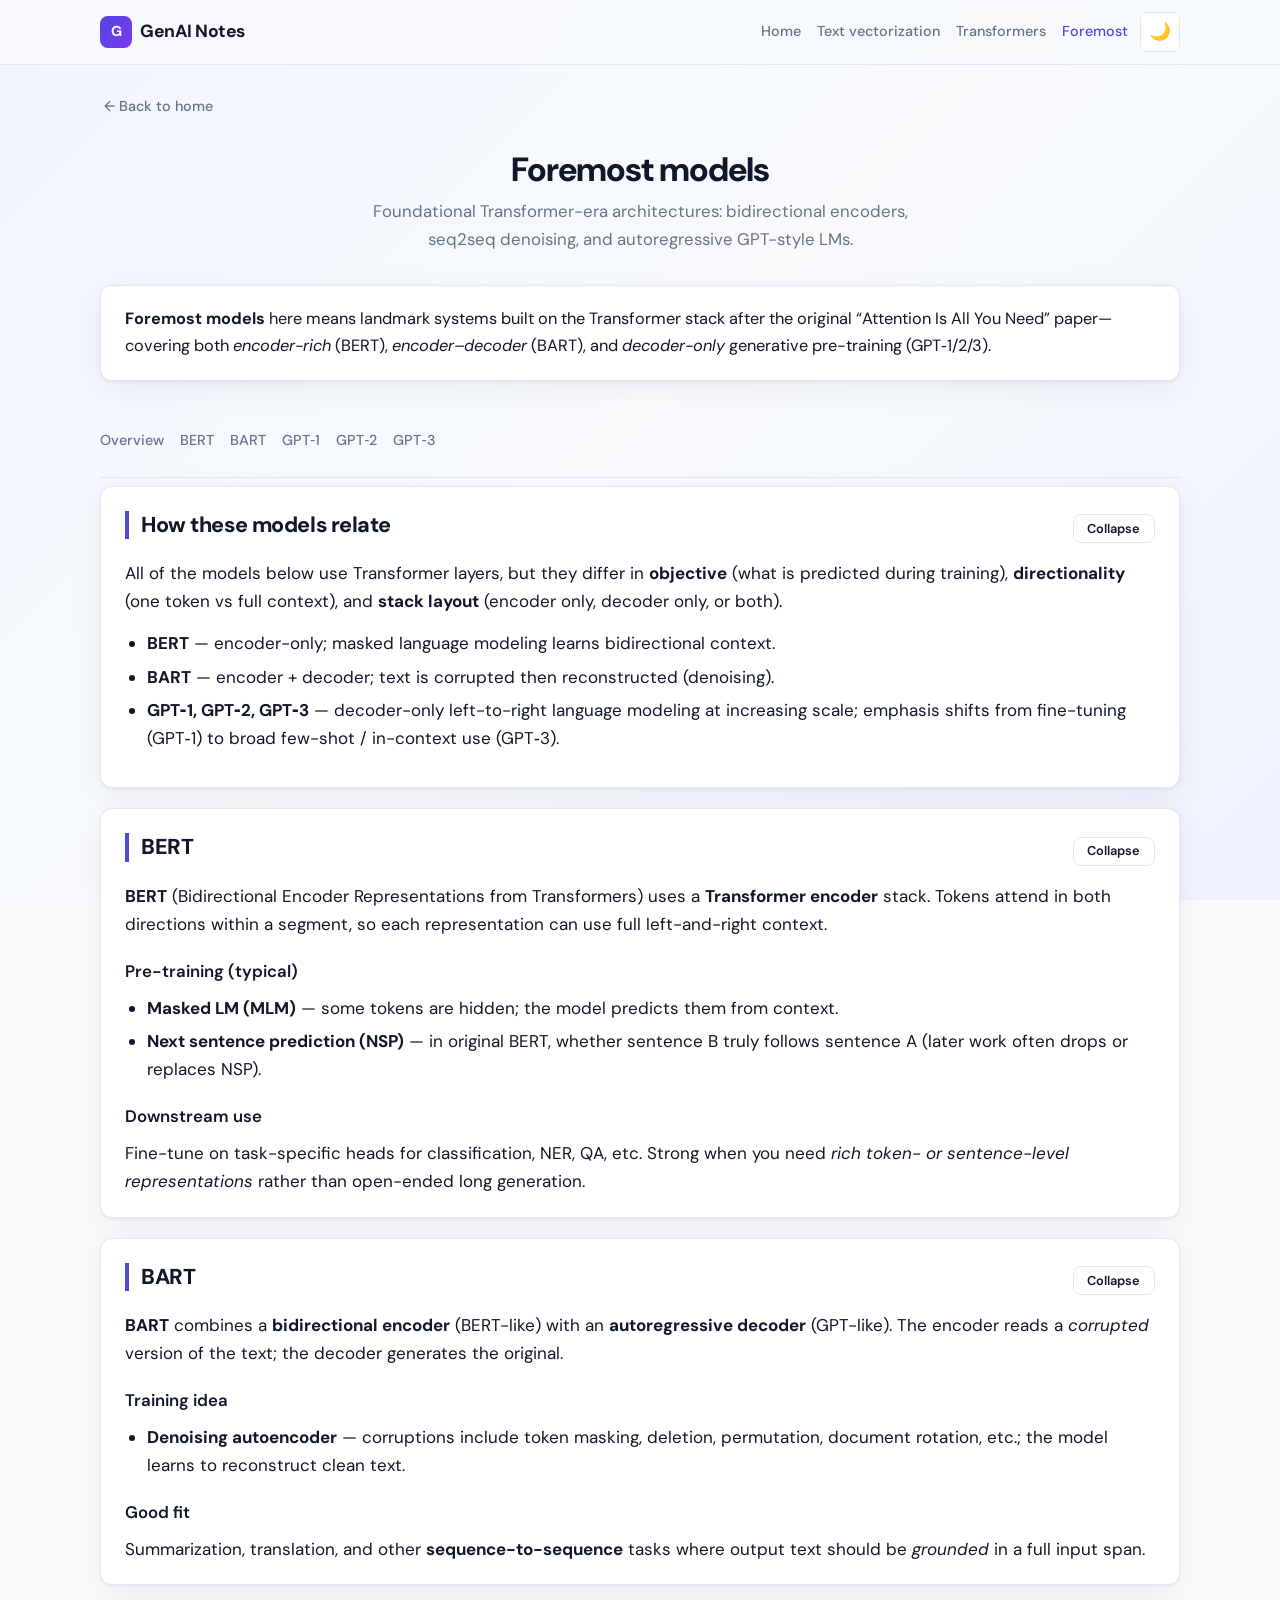
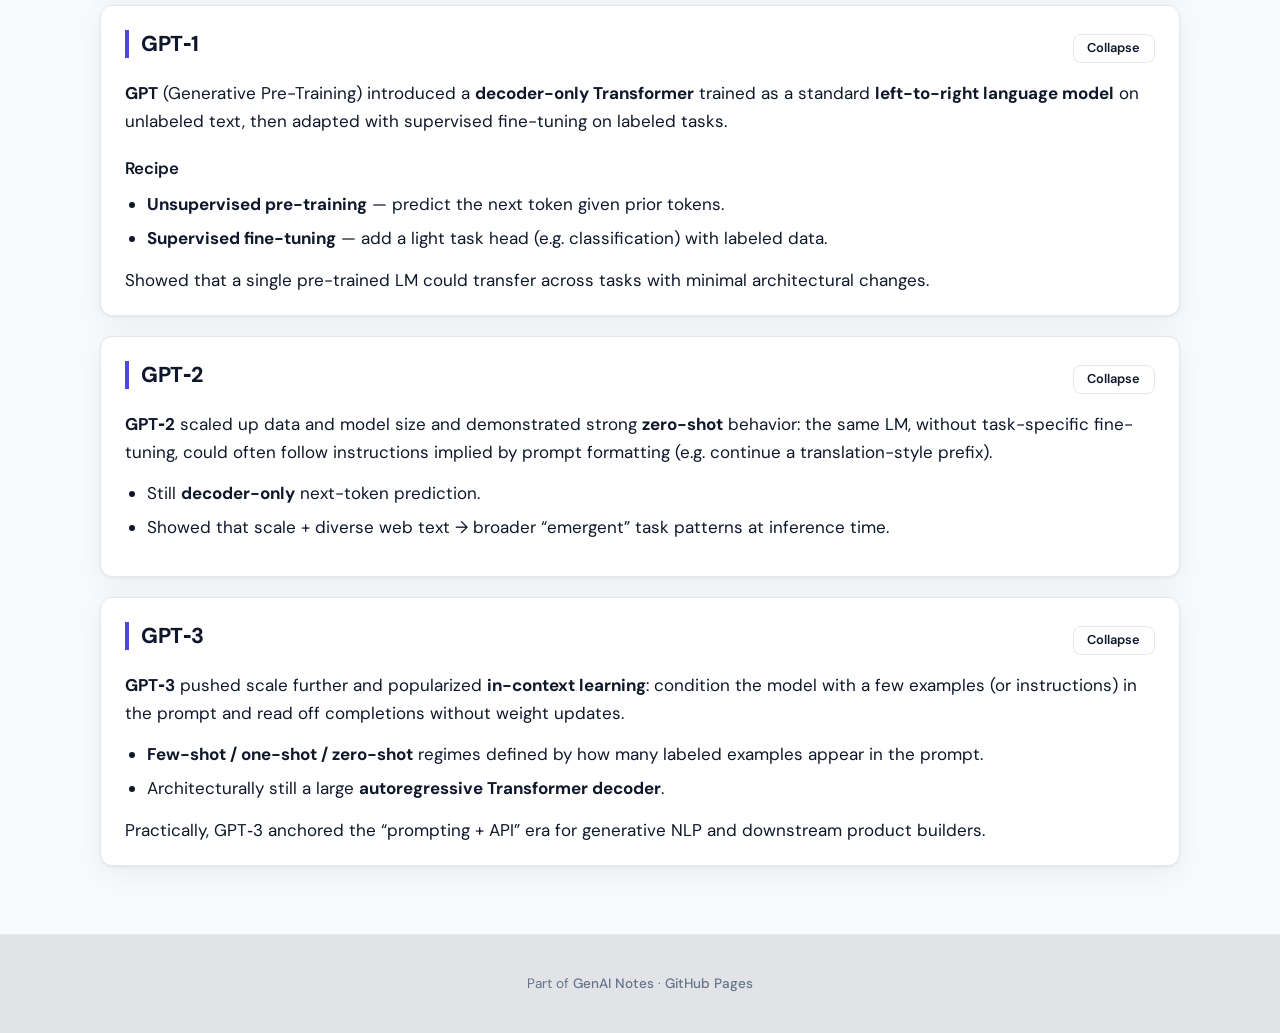
==== foremost/index.html @ 474afce8 "Models & Tokens" ====
<!DOCTYPE html>
<html lang="en">
<head>
  <meta charset="utf-8">
  <meta name="viewport" content="width=device-width, initial-scale=1">
  <meta name="description" content="Foremost models: BERT, BART, GPT-1, GPT-2, GPT-3 — encoder/decoder roles, pre-training, and how each fits the Transformer family.">
  <title>Foremost models · GenAI Notes</title>
  <link rel="stylesheet" href="../assets/css/theme.css">
</head>
<body>
  <div class="gn-site">
    <header class="gn-header">
      <div class="gn-header__inner">
        <a class="gn-logo" href="../">
          <span class="gn-logo__mark" aria-hidden="true">G</span>
          GenAI Notes
        </a>
        <div class="gn-header__actions">
          <nav class="gn-nav" aria-label="Site">
            <a href="../">Home</a>
            <a href="../text-vectorization/">Text vectorization</a>
            <a href="../transformers/">Transformers</a>
            <a href="./" aria-current="page">Foremost</a>
          </nav>
          <button type="button" class="gn-theme" id="gn-theme-toggle" aria-label="Toggle theme">🌙</button>
        </div>
      </div>
    </header>

    <main class="gn-main" id="main">
      <a class="gn-back" href="../">← Back to home</a>

      <h1 class="gn-page-title">Foremost models</h1>
      <p class="gn-page-sub">Foundational Transformer-era architectures: bidirectional encoders, seq2seq denoising, and autoregressive GPT-style LMs.</p>

      <p class="gn-lead">
        <strong>Foremost models</strong> here means landmark systems built on the Transformer stack after the original “Attention Is All You Need” paper—covering both <em>encoder-rich</em> (BERT), <em>encoder–decoder</em> (BART), and <em>decoder-only</em> generative pre-training (GPT‑1/2/3).
      </p>

      <nav class="gn-toc" aria-label="On this page">
        <a href="#overview">Overview</a>
        <a href="#bert">BERT</a>
        <a href="#bart">BART</a>
        <a href="#gpt1">GPT‑1</a>
        <a href="#gpt2">GPT‑2</a>
        <a href="#gpt3">GPT‑3</a>
      </nav>

      <section class="gn-section" id="overview" aria-labelledby="overview-heading">
        <h2 id="overview-heading">How these models relate</h2>
        <p>All of the models below use Transformer layers, but they differ in <strong>objective</strong> (what is predicted during training), <strong>directionality</strong> (one token vs full context), and <strong>stack layout</strong> (encoder only, decoder only, or both).</p>
        <ul>
          <li><strong>BERT</strong> — encoder-only; masked language modeling learns bidirectional context.</li>
          <li><strong>BART</strong> — encoder + decoder; text is corrupted then reconstructed (denoising).</li>
          <li><strong>GPT‑1, GPT‑2, GPT‑3</strong> — decoder-only left-to-right language modeling at increasing scale; emphasis shifts from fine-tuning (GPT‑1) to broad few-shot / in-context use (GPT‑3).</li>
        </ul>
      </section>

      <section class="gn-section" id="bert" aria-labelledby="bert-heading">
        <h2 id="bert-heading">BERT</h2>
        <p><strong>BERT</strong> (Bidirectional Encoder Representations from Transformers) uses a <strong>Transformer encoder</strong> stack. Tokens attend in both directions within a segment, so each representation can use full left-and-right context.</p>
        <h3>Pre-training (typical)</h3>
        <ul>
          <li><strong>Masked LM (MLM)</strong> — some tokens are hidden; the model predicts them from context.</li>
          <li><strong>Next sentence prediction (NSP)</strong> — in original BERT, whether sentence B truly follows sentence A (later work often drops or replaces NSP).</li>
        </ul>
        <h3>Downstream use</h3>
        <p>Fine-tune on task-specific heads for classification, NER, QA, etc. Strong when you need <em>rich token- or sentence-level representations</em> rather than open-ended long generation.</p>
      </section>

      <section class="gn-section" id="bart" aria-labelledby="bart-heading">
        <h2 id="bart-heading">BART</h2>
        <p><strong>BART</strong> combines a <strong>bidirectional encoder</strong> (BERT-like) with an <strong>autoregressive decoder</strong> (GPT-like). The encoder reads a <em>corrupted</em> version of the text; the decoder generates the original.</p>
        <h3>Training idea</h3>
        <ul>
          <li><strong>Denoising autoencoder</strong> — corruptions include token masking, deletion, permutation, document rotation, etc.; the model learns to reconstruct clean text.</li>
        </ul>
        <h3>Good fit</h3>
        <p>Summarization, translation, and other <strong>sequence-to-sequence</strong> tasks where output text should be <em>grounded</em> in a full input span.</p>
      </section>

      <section class="gn-section" id="gpt1" aria-labelledby="gpt1-heading">
        <h2 id="gpt1-heading">GPT‑1</h2>
        <p><strong>GPT</strong> (Generative Pre-Training) introduced a <strong>decoder-only Transformer</strong> trained as a standard <strong>left-to-right language model</strong> on unlabeled text, then adapted with supervised fine-tuning on labeled tasks.</p>
        <h3>Recipe</h3>
        <ul>
          <li><strong>Unsupervised pre-training</strong> — predict the next token given prior tokens.</li>
          <li><strong>Supervised fine-tuning</strong> — add a light task head (e.g. classification) with labeled data.</li>
        </ul>
        <p>Showed that a single pre-trained LM could transfer across tasks with minimal architectural changes.</p>
      </section>

      <section class="gn-section" id="gpt2" aria-labelledby="gpt2-heading">
        <h2 id="gpt2-heading">GPT‑2</h2>
        <p><strong>GPT‑2</strong> scaled up data and model size and demonstrated strong <strong>zero-shot</strong> behavior: the same LM, without task-specific fine-tuning, could often follow instructions implied by prompt formatting (e.g. continue a translation-style prefix).</p>
        <ul>
          <li>Still <strong>decoder-only</strong> next-token prediction.</li>
          <li>Showed that scale + diverse web text → broader “emergent” task patterns at inference time.</li>
        </ul>
      </section>

      <section class="gn-section" id="gpt3" aria-labelledby="gpt3-heading">
        <h2 id="gpt3-heading">GPT‑3</h2>
        <p><strong>GPT‑3</strong> pushed scale further and popularized <strong>in-context learning</strong>: condition the model with a few examples (or instructions) in the prompt and read off completions without weight updates.</p>
        <ul>
          <li><strong>Few-shot / one-shot / zero-shot</strong> regimes defined by how many labeled examples appear in the prompt.</li>
          <li>Architecturally still a large <strong>autoregressive Transformer decoder</strong>.</li>
        </ul>
        <p>Practically, GPT‑3 anchored the “prompting + API” era for generative NLP and downstream product builders.</p>
      </section>
    </main>

    <footer class="gn-footer">
      <p>Part of <a href="../">GenAI Notes</a> · <a href="https://pages.github.com/">GitHub Pages</a></p>
    </footer>
  </div>
  <script src="../assets/js/theme.js" defer></script>
</body>
</html>
---- assets/css/theme.css ----
/* GenAI_Notes — shared theme (GitHub Pages) */

@import url("https://fonts.googleapis.com/css2?family=DM+Sans:ital,opsz,wght@0,9..40,400;0,9..40,500;0,9..40,600;0,9..40,700;0,9..40,800;1,9..40,400&family=JetBrains+Mono:wght@400;500&display=swap");

:root {
  --font-sans: "DM Sans", system-ui, -apple-system, "Segoe UI", Roboto, sans-serif;
  --font-mono: "JetBrains Mono", ui-monospace, monospace;
  --bg: #f8fafc;
  --bg-elevated: #ffffff;
  --text: #0f172a;
  --text-muted: #64748b;
  --border: #e2e8f0;
  --accent: #4f46e5;
  --accent-hover: #4338ca;
  --accent-muted: #818cf8;
  --surface: linear-gradient(135deg, #f0f4ff 0%, #f8fafc 48%, #eef2ff 100%);
  --shadow: 0 1px 3px rgba(15, 23, 42, 0.06), 0 8px 32px rgba(15, 23, 42, 0.06);
  --shadow-lg: 0 20px 50px -20px rgba(15, 23, 42, 0.15);
  --radius: 12px;
  --radius-sm: 8px;
  --max: 70rem;
  --prose: 50rem;
}

[data-theme="dark"] {
  --bg: #0b1020;
  --bg-elevated: #12172a;
  --text: #e8edf7;
  --text-muted: #94a3b8;
  --border: #2d3a5c;
  --accent: #a5b4fc;
  --accent-hover: #c7d2fe;
  --accent-muted: #6366f1;
  --surface: linear-gradient(135deg, #0b1020 0%, #111827 50%, #1e1b4b 100%);
  --shadow: 0 1px 3px rgba(0, 0, 0, 0.35), 0 12px 40px rgba(0, 0, 0, 0.25);
  --shadow-lg: 0 24px 60px -20px rgba(0, 0, 0, 0.45);
}

*,
*::before,
*::after {
  box-sizing: border-box;
}

html {
  scroll-behavior: smooth;
}

body {
  margin: 0;
  font-family: var(--font-sans);
  font-size: 1.0625rem;
  line-height: 1.65;
  color: var(--text);
  background: var(--bg);
  background-image: var(--surface);
  background-attachment: fixed;
  min-height: 100vh;
  -webkit-font-smoothing: antialiased;
}

a {
  color: var(--accent);
  text-decoration: none;
  font-weight: 500;
  transition: color 0.15s ease, opacity 0.15s ease;
}

a:hover {
  color: var(--accent-hover);
}

a:focus-visible {
  outline: 2px solid var(--accent);
  outline-offset: 2px;
}

/* ——— Layout ——— */
.gn-site {
  display: flex;
  min-height: 100vh;
  flex-direction: column;
}

.gn-header {
  position: sticky;
  top: 0;
  z-index: 100;
  backdrop-filter: blur(10px);
  -webkit-backdrop-filter: blur(10px);
  background: color-mix(in srgb, var(--bg) 88%, transparent);
  border-bottom: 1px solid var(--border);
}

.gn-header__inner {
  max-width: var(--max);
  margin: 0 auto;
  padding: 0.75rem 1.25rem;
  display: flex;
  align-items: center;
  justify-content: space-between;
  gap: 1rem;
}

.gn-logo {
  font-weight: 700;
  font-size: 1.1rem;
  color: var(--text);
  letter-spacing: -0.02em;
  display: flex;
  align-items: center;
  gap: 0.5rem;
}

.gn-logo__mark {
  display: inline-flex;
  width: 2rem;
  height: 2rem;
  border-radius: var(--radius-sm);
  background: linear-gradient(135deg, var(--accent) 0%, #7c3aed 100%);
  color: #fff;
  font-size: 0.9rem;
  font-weight: 700;
  align-items: center;
  justify-content: center;
  flex-shrink: 0;
}

.gn-header__actions {
  display: flex;
  align-items: center;
  gap: 0.75rem;
}

.gn-nav {
  display: flex;
  flex-wrap: wrap;
  align-items: center;
  gap: 0.5rem 1rem;
  font-size: 0.9rem;
}

.gn-nav a {
  color: var(--text-muted);
  font-weight: 500;
}

.gn-nav a:hover,
.gn-nav a[aria-current="page"] {
  color: var(--accent);
}

/* Theme toggle */
.gn-theme {
  display: inline-flex;
  align-items: center;
  justify-content: center;
  width: 2.5rem;
  height: 2.5rem;
  border: 1px solid var(--border);
  border-radius: var(--radius-sm);
  background: var(--bg-elevated);
  color: var(--text);
  cursor: pointer;
  font-size: 1.1rem;
  line-height: 1;
  transition: background 0.2s, border-color 0.2s, transform 0.15s;
}

.gn-theme:hover {
  border-color: var(--accent-muted);
}

.gn-theme:active {
  transform: scale(0.96);
}

/* Main */
.gn-main {
  flex: 1;
  max-width: var(--max);
  width: 100%;
  margin: 0 auto;
  padding: 1.5rem 1.25rem 3rem;
}

/* Hero (home) */
.gn-hero {
  text-align: center;
  padding: 2.5rem 0 1rem;
  max-width: 36rem;
  margin: 0 auto 2.5rem;
}

.gn-hero__kicker {
  display: inline-block;
  font-size: 0.8rem;
  font-weight: 600;
  letter-spacing: 0.08em;
  text-transform: uppercase;
  color: var(--accent);
  margin-bottom: 0.75rem;
}

.gn-hero h1 {
  font-size: clamp(1.85rem, 5vw, 2.5rem);
  font-weight: 700;
  line-height: 1.2;
  letter-spacing: -0.03em;
  margin: 0 0 0.75rem;
  color: var(--text);
}

.gn-hero p {
  font-size: 1.1rem;
  color: var(--text-muted);
  margin: 0;
}

/* Card grid */
.gn-grid {
  display: grid;
  gap: 1.25rem;
  grid-template-columns: 1fr;
}

@media (min-width: 640px) {
  .gn-grid--2 {
    grid-template-columns: repeat(2, 1fr);
  }

  .gn-grid--3 {
    grid-template-columns: repeat(2, 1fr);
  }
}

@media (min-width: 1024px) {
  .gn-grid--3 {
    grid-template-columns: repeat(3, 1fr);
  }
}

/* Cards */
.gn-card {
  background: var(--bg-elevated);
  border: 1px solid var(--border);
  border-radius: var(--radius);
  padding: 1.5rem 1.5rem 1.35rem;
  box-shadow: var(--shadow);
  text-align: left;
  transition: box-shadow 0.25s ease, transform 0.2s ease, border-color 0.2s;
}

a.gn-card {
  color: inherit;
  display: block;
}

a.gn-card:hover {
  color: inherit;
  border-color: color-mix(in srgb, var(--accent) 40%, var(--border));
  box-shadow: var(--shadow-lg);
  transform: translateY(-2px);
}

.gn-card__icon {
  font-size: 1.75rem;
  line-height: 1;
  margin-bottom: 0.75rem;
}

.gn-card h2 {
  font-size: 1.2rem;
  font-weight: 700;
  margin: 0 0 0.5rem;
  letter-spacing: -0.02em;
  color: var(--text);
}

.gn-card p {
  font-size: 0.95rem;
  color: var(--text-muted);
  margin: 0 0 1rem;
  line-height: 1.55;
}

.gn-card__link {
  font-size: 0.9rem;
  font-weight: 600;
  display: inline-flex;
  align-items: center;
  gap: 0.35rem;
}

/* Article / prose (topic pages) */
.gn-page-title {
  font-size: clamp(1.6rem, 4vw, 2.1rem);
  font-weight: 800;
  letter-spacing: -0.03em;
  text-align: center;
  margin: 0 0 0.5rem;
  line-height: 1.2;
}

.gn-page-sub {
  text-align: center;
  color: var(--text-muted);
  max-width: 36rem;
  margin: 0 auto 2rem;
  font-size: 1.05rem;
}

.gn-lead {
  background: var(--bg-elevated);
  border: 1px solid var(--border);
  border-radius: var(--radius);
  padding: 1.25rem 1.5rem;
  margin-bottom: 2rem;
  box-shadow: var(--shadow);
  font-size: 1.02rem;
}

.gn-toc {
  display: flex;
  flex-wrap: wrap;
  gap: 0.5rem 1rem;
  padding: 1rem 0 1.5rem;
  margin-bottom: 0.5rem;
  border-bottom: 1px solid var(--border);
  font-size: 0.9rem;
}

.gn-toc a {
  color: var(--text-muted);
  font-weight: 500;
}

.gn-toc a:hover {
  color: var(--accent);
}

.gn-section {
  background: var(--bg-elevated);
  border: 1px solid var(--border);
  border-radius: var(--radius);
  padding: 1.5rem 1.5rem 1.35rem;
  margin-bottom: 1.25rem;
  box-shadow: var(--shadow);
  scroll-margin-top: 4.5rem;
}

.gn-section h2 {
  font-size: 1.35rem;
  font-weight: 800;
  margin: 0 0 1rem;
  letter-spacing: -0.02em;
  color: var(--text);
  line-height: 1.3;
  text-align: left;
  border-left: 4px solid var(--accent);
  padding-left: 0.75rem;
}

.gn-section h3 {
  font-size: 1.05rem;
  font-weight: 600;
  margin: 1.25rem 0 0.5rem;
  color: var(--text);
  text-align: left;
}

.gn-section p {
  margin: 0 0 0.85rem;
  text-align: left;
  color: var(--text);
}

.gn-section p:last-child {
  margin-bottom: 0;
}

.gn-section ul {
  text-align: left;
  margin: 0.35rem 0 0.85rem;
  padding-left: 1.35rem;
  color: var(--text);
}

.gn-section li {
  margin-bottom: 0.35rem;
}

/* Expand / collapse for topic sections (text-vectorization, transformers, …) */
.gn-section__head {
  display: flex;
  align-items: flex-start;
  justify-content: space-between;
  gap: 0.75rem 1rem;
}

.gn-section__head h2 {
  flex: 1;
  min-width: 0;
  margin-bottom: 0;
}

.gn-section__toggle {
  flex-shrink: 0;
  margin-top: 0.2rem;
  font-family: var(--font-sans);
  font-size: 0.8rem;
  font-weight: 600;
  padding: 0.35rem 0.85rem;
  border-radius: var(--radius-sm);
  border: 1px solid var(--border);
  background: var(--bg-elevated);
  color: var(--text);
  cursor: pointer;
  line-height: 1.25;
  transition: background 0.15s ease, border-color 0.15s ease, color 0.15s ease;
}

.gn-section__toggle:hover {
  border-color: var(--accent-muted);
  color: var(--accent);
}

.gn-section__toggle:focus-visible {
  outline: 2px solid var(--accent);
  outline-offset: 2px;
}

.gn-section__body {
  margin-top: 1rem;
}

.gn-section--collapsed .gn-section__body {
  display: none;
}

.gn-section--collapsed .gn-section__head {
  margin-bottom: 0;
}

.gn-back {
  display: inline-flex;
  align-items: center;
  gap: 0.4rem;
  font-size: 0.9rem;
  color: var(--text-muted);
  font-weight: 500;
  margin-bottom: 1.5rem;
  padding: 0.4rem 0.6rem;
  border-radius: var(--radius-sm);
  margin-left: -0.35rem;
  transition: background 0.15s, color 0.15s;
}

a.gn-back:hover {
  color: var(--accent);
  background: color-mix(in srgb, var(--accent) 8%, transparent);
}

pre,
.gn-pre {
  font-family: var(--font-mono);
  font-size: 0.8rem;
  line-height: 1.5;
  background: color-mix(in srgb, var(--text) 5%, var(--bg-elevated));
  border: 1px solid var(--border);
  border-radius: var(--radius-sm);
  padding: 1rem 1.1rem;
  overflow-x: auto;
  margin: 0.75rem 0 0;
  color: var(--text);
}

[data-theme="dark"] .gn-pre,
[data-theme="dark"] pre {
  background: #0a0f1c;
  color: #cbd5e1;
  border-color: #334155;
}

/* Footer */
.gn-footer {
  margin-top: auto;
  border-top: 1px solid var(--border);
  background: color-mix(in srgb, var(--bg) 90%, var(--text));
  padding: 1.5rem 1.25rem;
  text-align: center;
  font-size: 0.85rem;
  color: var(--text-muted);
}

.gn-footer a {
  color: var(--text-muted);
  font-weight: 500;
}

.gn-footer a:hover {
  color: var(--accent);
}

.sr-only {
  position: absolute;
  width: 1px;
  height: 1px;
  padding: 0;
  margin: -1px;
  overflow: hidden;
  clip: rect(0, 0, 0, 0);
  white-space: nowrap;
  border: 0;
}

/* Comparison / data tables (e.g. transformers notes) */
.gn-table-wrap {
  overflow-x: auto;
  margin: 0.75rem 0 1rem;
  -webkit-overflow-scrolling: touch;
}

table.gn-table {
  width: 100%;
  min-width: 20rem;
  border-collapse: collapse;
  font-size: 0.9rem;
  line-height: 1.45;
  text-align: left;
}

table.gn-table th,
table.gn-table td {
  border: 1px solid var(--border);
  padding: 0.55rem 0.75rem;
  vertical-align: top;
}

table.gn-table th {
  background: color-mix(in srgb, var(--accent) 6%, var(--bg-elevated));
  font-weight: 600;
  color: var(--text);
}

.gn-blockquote {
  margin: 0.75rem 0 0;
  padding: 0.75rem 1rem;
  border-left: 4px solid var(--accent-muted);
  background: color-mix(in srgb, var(--accent) 4%, var(--bg-elevated));
  border-radius: 0 var(--radius-sm) var(--radius-sm) 0;
  font-size: 0.98rem;
  color: var(--text);
}
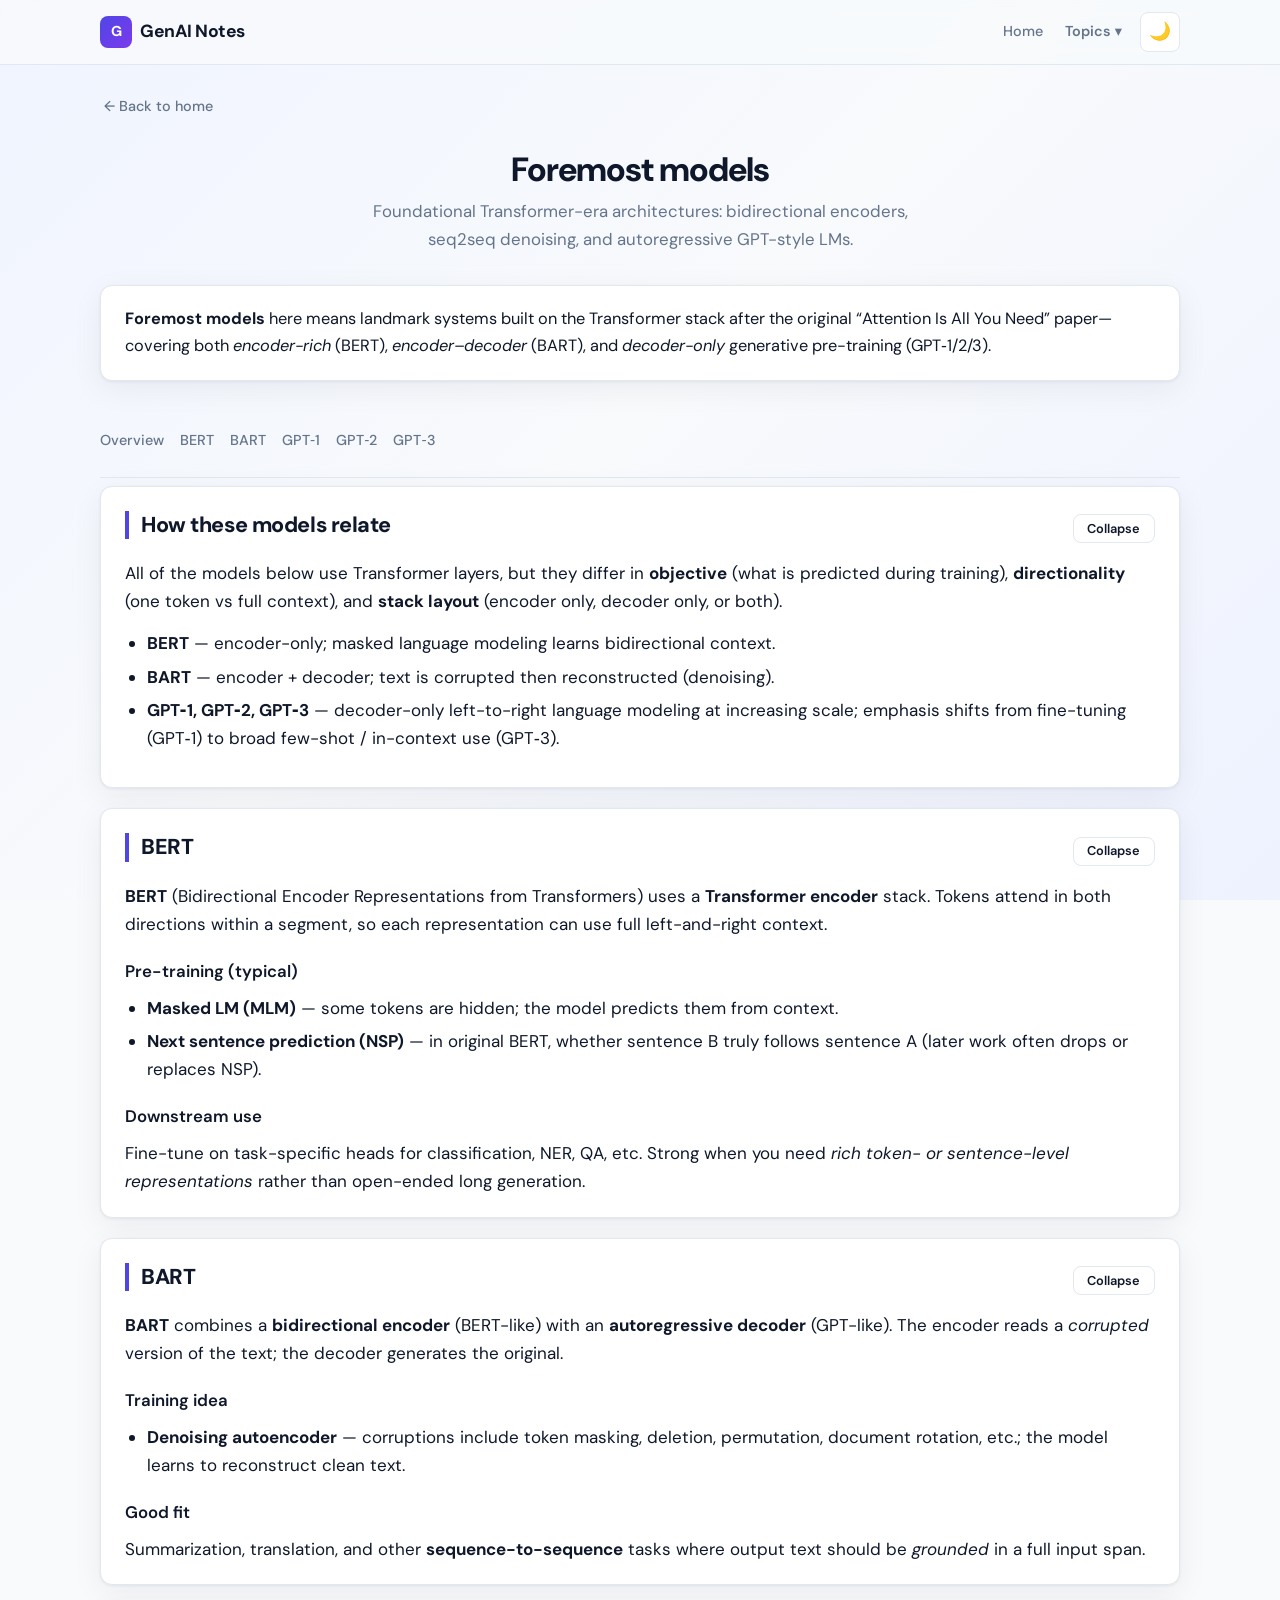
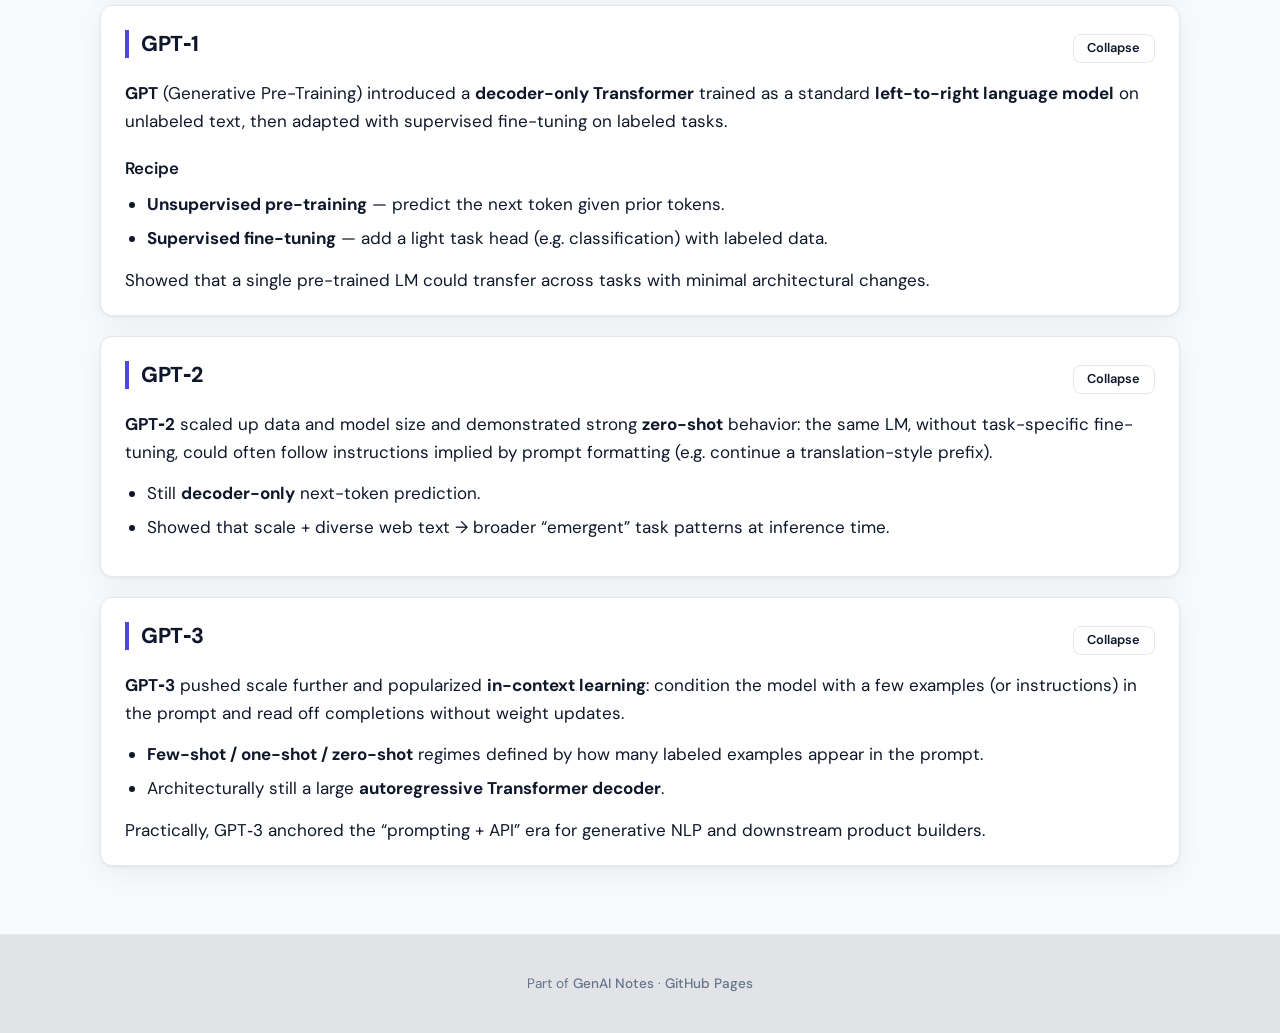
==== commit 3ab4ffc2: "Sampling Methods" ====
--- a/foremost/index.html
+++ b/foremost/index.html
@@ -11,18 +11,42 @@
   <div class="gn-site">
     <header class="gn-header">
       <div class="gn-header__inner">
+    
+        <!-- Logo -->
         <a class="gn-logo" href="../">
           <span class="gn-logo__mark" aria-hidden="true">G</span>
           GenAI Notes
         </a>
+    
         <div class="gn-header__actions">
+    
           <nav class="gn-nav" aria-label="Site">
+    
+            <!-- Home -->
             <a href="../">Home</a>
-            <a href="../text-vectorization/">Text vectorization</a>
-            <a href="../transformers/">Transformers</a>
-            <a href="./" aria-current="page">Foremost</a>
+    
+            <!-- Topics Dropdown -->
+            <div class="gn-dropdown">
+              <button class="gn-dropdown__btn" type="button">
+                Topics ▾
+              </button>
+    
+              <div class="gn-dropdown__menu">
+                <a href="../text-vectorization/">Text vectorization</a>
+                <a href="../transformers/">Transformers</a>
+                <a href="./" aria-current="page">Foremost</a>
+                <a href="../tokenization/">Tokenization</a>
+                <a href="../sampling-methods/">Sampling Methods</a>
+              </div>
+            </div>
+    
           </nav>
-          <button type="button" class="gn-theme" id="gn-theme-toggle" aria-label="Toggle theme">🌙</button>
+    
+          <!-- Theme toggle -->
+          <button type="button" class="gn-theme" id="gn-theme-toggle" aria-label="Toggle theme">
+            🌙
+          </button>
+    
         </div>
       </div>
     </header>
--- a/assets/css/theme.css
+++ b/assets/css/theme.css
@@ -461,6 +461,61 @@
   background: color-mix(in srgb, var(--accent) 8%, transparent);
 }
 
+/* Parent */
+.gn-dropdown {
+  position: relative;
+  display: inline-block;
+}
+
+/* Button */
+.gn-dropdown__btn {
+  background: transparent;
+  border: none;
+  font: inherit;
+  color: var(--text-muted);
+  font-weight: 600;
+  cursor: pointer;
+}
+
+/* MENU (hidden by default) */
+.gn-dropdown__menu {
+  position: absolute;
+  top: calc(100% + 10px);
+  left: 0;
+
+  min-width: 220px;
+  background: var(--bg-elevated);
+  border: 1px solid var(--border);
+  border-radius: var(--radius-sm);
+  box-shadow: var(--shadow-lg);
+  padding: 0.5rem 0;
+
+  z-index: 9999;
+
+  /* IMPORTANT: hidden state */
+  display: none;
+}
+
+/* Links */
+.gn-dropdown__menu a {
+  display: block;
+  padding: 0.6rem 1rem;
+  color: var(--text-muted);
+  font-size: 0.9rem;
+}
+
+.gn-dropdown__menu a:hover {
+  background: color-mix(in srgb, var(--accent) 10%, transparent);
+  color: var(--accent);
+}
+
+/* OPEN STATE */
+.gn-dropdown.open .gn-dropdown__menu {
+  display: block;
+}
+
+
+
 pre,
 .gn-pre {
   font-family: var(--font-mono);
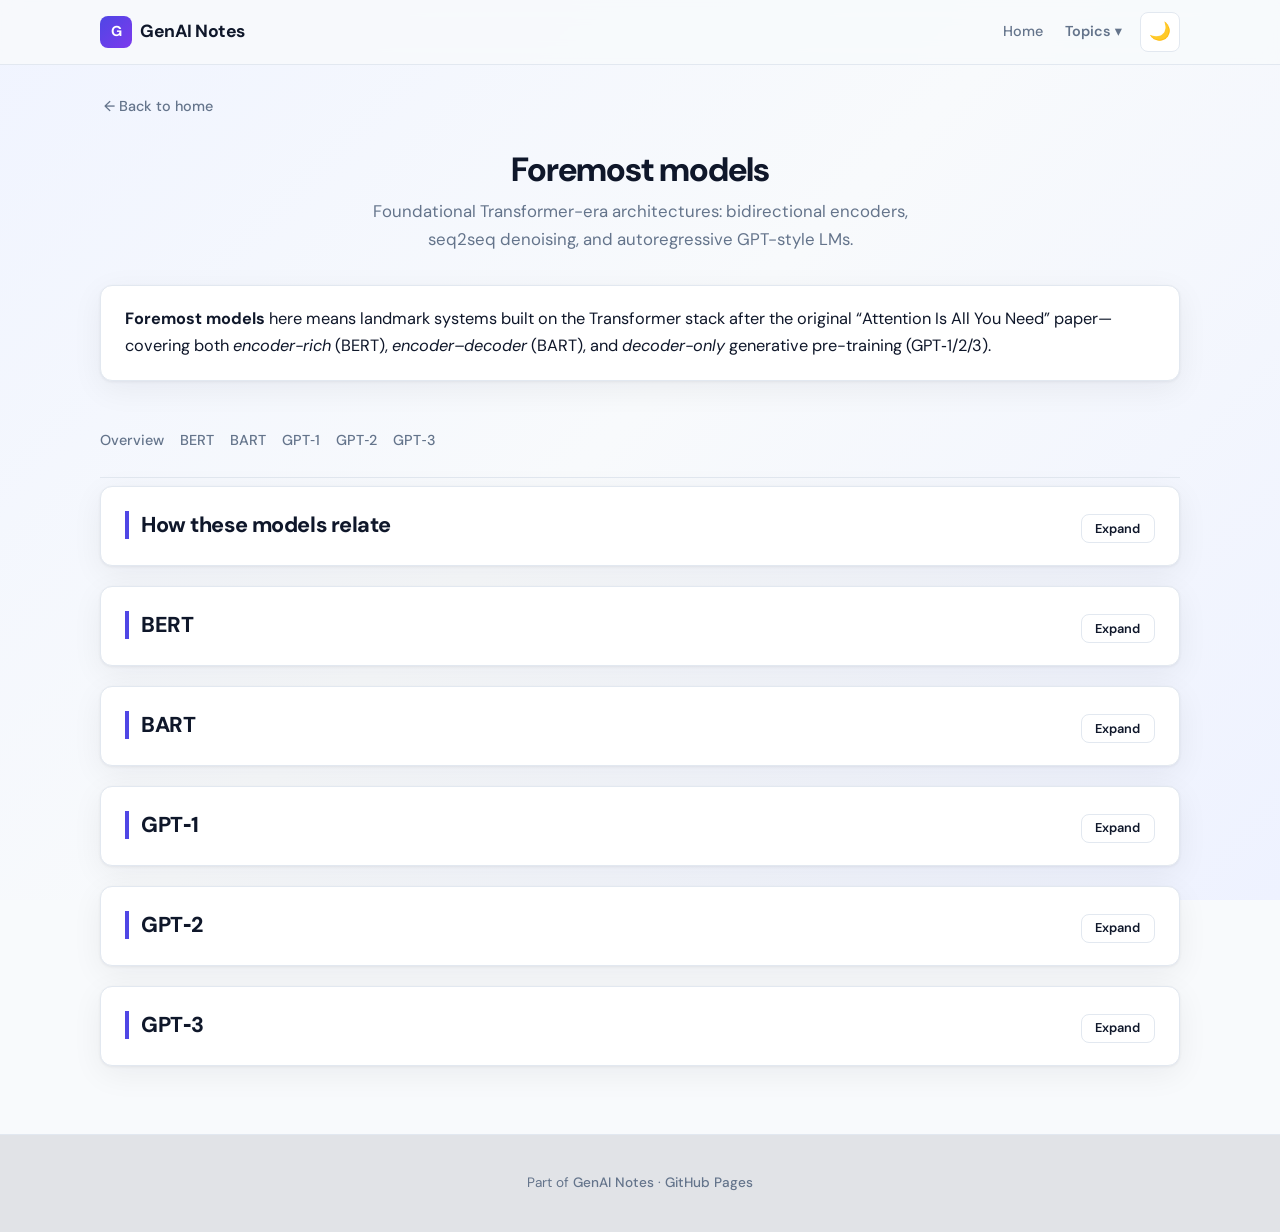
==== commit 77771f00: "RAG Notes" ====
--- a/foremost/index.html
+++ b/foremost/index.html
@@ -37,6 +37,7 @@
                 <a href="./" aria-current="page">Foremost</a>
                 <a href="../tokenization/">Tokenization</a>
                 <a href="../sampling-methods/">Sampling Methods</a>
+                <a href="../RAG/">RAG</a>
               </div>
             </div>
     
--- a/assets/css/theme.css
+++ b/assets/css/theme.css
@@ -518,8 +518,8 @@
 
 pre,
 .gn-pre {
-  font-family: var(--font-mono);
-  font-size: 0.8rem;
+  font-family: "Times New Roman", Times, serif;
+  font-size: .95rem;
   line-height: 1.5;
   background: color-mix(in srgb, var(--text) 5%, var(--bg-elevated));
   border: 1px solid var(--border);
